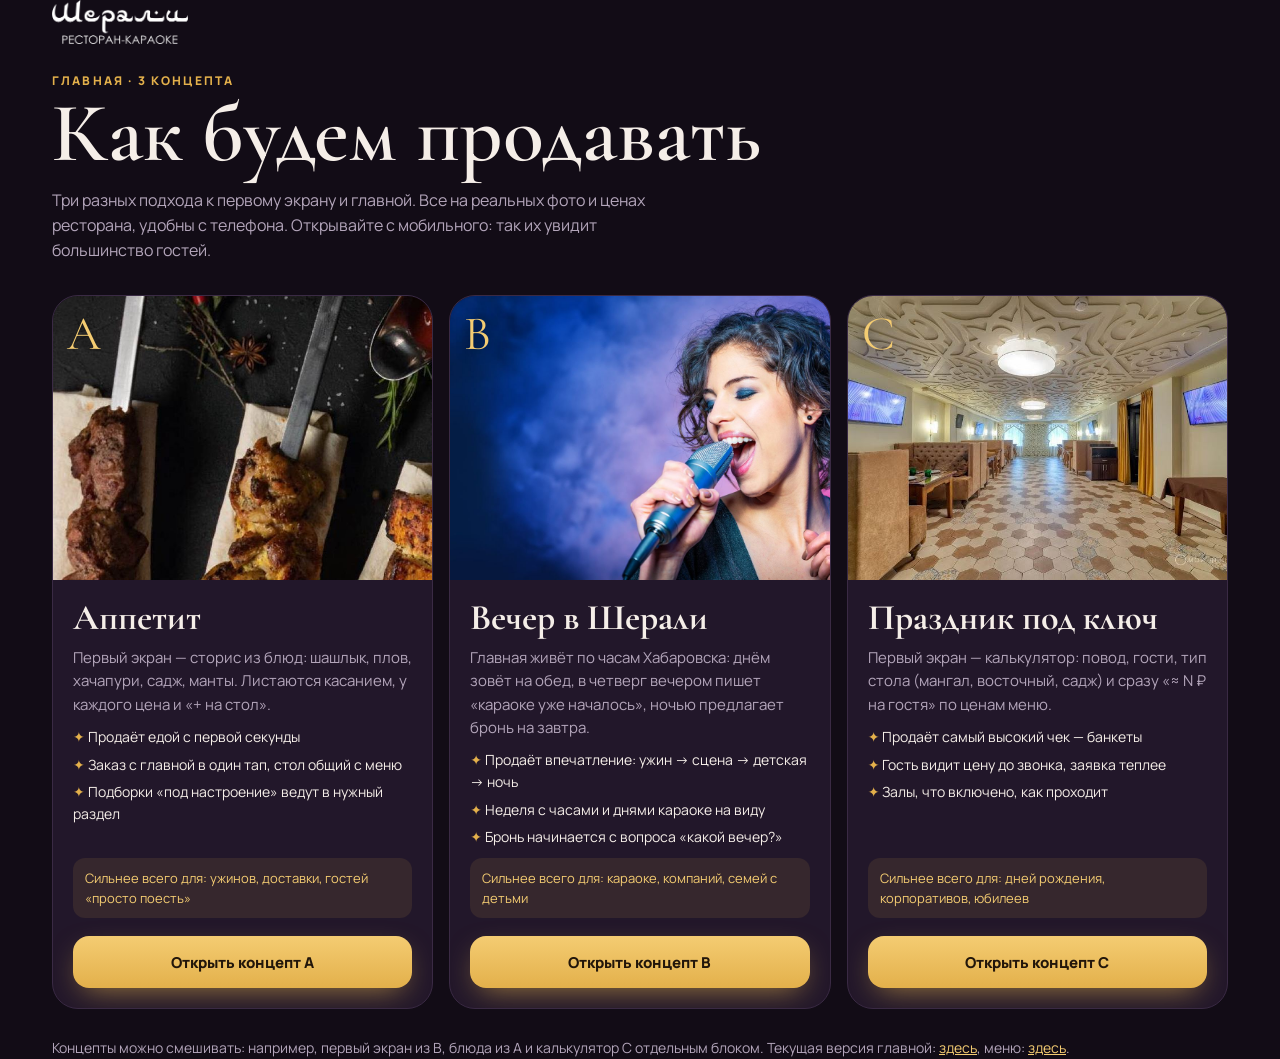
==== concepts/index.html @ 070391a7 "Add three homepage concepts (appetite, evening, party) and open table from links Co-Authored-By: Cla" ====
<!doctype html>
<html lang="ru">
<head>
<meta charset="utf-8">
<meta name="viewport" content="width=device-width, initial-scale=1, viewport-fit=cover">
<meta name="theme-color" content="#120c16">
<meta name="robots" content="noindex, nofollow">
<title>Концепты главной — Шерали</title>
<link rel="preconnect" href="https://fonts.googleapis.com"><link rel="preconnect" href="https://fonts.gstatic.com" crossorigin>
<link href="https://fonts.googleapis.com/css2?family=Cormorant+Garamond:wght@600;700&family=Manrope:wght@400;500;600;700;800&display=swap" rel="stylesheet">
<link rel="stylesheet" href="base.css">
<style>
main{padding:40px 0 60px}
h1{font-size:clamp(44px,7vw,84px)}
.lead{color:var(--muted);max-width:640px;margin:12px 0 32px}
.grid{display:grid;grid-template-columns:repeat(3,1fr);gap:16px}
@media(max-width:960px){.grid{grid-template-columns:1fr}}
.c{display:flex;flex-direction:column;border-radius:26px;overflow:hidden;background:var(--card);border:1px solid var(--line);transition:transform .2s,border-color .2s}
.c:hover{transform:translateY(-4px);border-color:var(--gold)}
.c .im{position:relative;aspect-ratio:4/3;overflow:hidden}
.c img{width:100%;height:100%;object-fit:cover}
.c .im span{position:absolute;left:14px;top:14px;font-family:var(--serif);font-size:48px;line-height:1;color:var(--gold-2);text-shadow:0 2px 12px rgba(0,0,0,.6)}
.c .b{padding:20px;display:flex;flex-direction:column;gap:10px;flex:1}
.c h2{font-family:var(--serif);font-size:36px;line-height:1}
.c p{color:var(--muted);font-size:15px}
.c ul{list-style:none;display:grid;gap:6px;font-size:14px}
.c li::before{content:"✦ ";color:var(--gold)}
.c .for{font-size:13px;padding:10px 12px;border-radius:12px;background:rgba(227,176,75,.1);color:var(--gold-2);margin-top:auto}
.c .btn{margin-top:8px}
.note{margin-top:28px;color:var(--muted);font-size:14px}
.note a{color:var(--gold-2);text-decoration:underline}
</style>
</head>
<body>
<main class="wrap">
  <img src="../img/logo.png" alt="Шерали" style="height:44px;width:auto;margin-bottom:28px">
  <div class="eyebrow">Главная · 3 концепта</div>
  <h1 class="serif">Как будем продавать</h1>
  <p class="lead">Три разных подхода к первому экрану и главной. Все на реальных фото и ценах ресторана, удобны с телефона. Открывайте с мобильного: так их увидит большинство гостей.</p>
  <div class="grid">
    <a class="c" href="a.html">
      <div class="im"><img src="../img/menu/d/shashlyk.jpg" alt=""><span>A</span></div>
      <div class="b"><h2>Аппетит</h2>
        <p>Первый экран — сторис из блюд: шашлык, плов, хачапури, садж, манты. Листаются касанием, у каждого цена и «+ на стол».</p>
        <ul><li>Продаёт едой с первой секунды</li><li>Заказ с главной в один тап, стол общий с меню</li><li>Подборки «под настроение» ведут в нужный раздел</li></ul>
        <div class="for">Сильнее всего для: ужинов, доставки, гостей «просто поесть»</div>
        <span class="btn btn-gold">Открыть концепт A</span></div>
    </a>
    <a class="c" href="b.html">
      <div class="im"><img src="../img/karaoke.jpg" alt=""><span>B</span></div>
      <div class="b"><h2>Вечер в Шерали</h2>
        <p>Главная живёт по часам Хабаровска: днём зовёт на обед, в четверг вечером пишет «караоке уже началось», ночью предлагает бронь на завтра.</p>
        <ul><li>Продаёт впечатление: ужин → сцена → детская → ночь</li><li>Неделя с часами и днями караоке на виду</li><li>Бронь начинается с вопроса «какой вечер?»</li></ul>
        <div class="for">Сильнее всего для: караоке, компаний, семей с детьми</div>
        <span class="btn btn-gold">Открыть концепт B</span></div>
    </a>
    <a class="c" href="c.html">
      <div class="im"><img src="../img/hall-big.jpg" alt=""><span>C</span></div>
      <div class="b"><h2>Праздник под ключ</h2>
        <p>Первый экран — калькулятор: повод, гости, тип стола (мангал, восточный, садж) и сразу «≈ N ₽ на гостя» по ценам меню.</p>
        <ul><li>Продаёт самый высокий чек — банкеты</li><li>Гость видит цену до звонка, заявка теплее</li><li>Залы, что включено, как проходит</li></ul>
        <div class="for">Сильнее всего для: дней рождения, корпоративов, юбилеев</div>
        <span class="btn btn-gold">Открыть концепт C</span></div>
    </a>
  </div>
  <p class="note">Концепты можно смешивать: например, первый экран из B, блюда из A и калькулятор C отдельным блоком. Текущая версия главной: <a href="../index.html">здесь</a>, меню: <a href="../menu.html">здесь</a>.</p>
</main>
</body>
</html>
---- concepts/base.css ----
/* Shared tokens and parts for the homepage concepts */
:root{
  --bg:#120c16; --bg2:#1b1221; --card:#22172a; --line:#3a2a44;
  --text:#f5eee8; --muted:#b3a5ba; --gold:#e3b04b; --gold-2:#f4cc72; --rose:#d6336c; --ok:#4cc38a;
  --serif:'Cormorant Garamond',Georgia,serif; --sans:'Manrope',system-ui,sans-serif;
  --sb:env(safe-area-inset-bottom);
}
*{box-sizing:border-box;margin:0;padding:0;-webkit-tap-highlight-color:transparent}
[hidden]{display:none!important}
html{scroll-behavior:smooth}
body{background:var(--bg);color:var(--text);font:16px/1.55 var(--sans);-webkit-font-smoothing:antialiased;overflow-x:hidden}
body.lock{overflow:hidden}
img{display:block;max-width:100%}
a{color:inherit;text-decoration:none}
button,input,select{font:inherit;color:inherit}
button{cursor:pointer}
.wrap{max-width:1240px;margin:0 auto;padding:0 16px}
@media(min-width:768px){.wrap{padding:0 32px}}
.serif{font-family:var(--serif);font-weight:600;line-height:1.02}
.eyebrow{font-size:12px;font-weight:800;letter-spacing:.18em;text-transform:uppercase;color:var(--gold)}
.muted{color:var(--muted)}
.ph{outline:1.5px dashed var(--gold);outline-offset:3px;border-radius:4px;cursor:help}

.btn{display:inline-flex;align-items:center;justify-content:center;gap:8px;min-height:52px;padding:0 24px;border-radius:16px;border:0;font-weight:800;font-size:15px;white-space:nowrap;transition:transform .12s,box-shadow .2s,background .2s}
.btn:active{transform:scale(.97)}
.btn-gold{background:linear-gradient(180deg,var(--gold-2),var(--gold));color:#22160a;box-shadow:0 10px 30px -10px rgba(227,176,75,.7)}
.btn-ghost{background:rgba(255,255,255,.08);border:1px solid rgba(255,255,255,.22);backdrop-filter:blur(8px);-webkit-backdrop-filter:blur(8px)}
.btn svg{width:18px;height:18px}
.chip{display:inline-flex;align-items:center;gap:8px;height:34px;padding:0 14px;border-radius:17px;background:rgba(18,12,22,.66);border:1px solid rgba(255,255,255,.16);font-size:13px;font-weight:700;backdrop-filter:blur(8px);-webkit-backdrop-filter:blur(8px)}
.dot{width:8px;height:8px;border-radius:50%;background:var(--ok);box-shadow:0 0 0 4px rgba(76,195,138,.22)}
.dot.off{background:#8a7d90;box-shadow:none}

/* top bar */
.top{position:fixed;inset:0 0 auto;z-index:50;height:60px;transition:background .25s}
.top.solid{background:rgba(18,12,22,.94);backdrop-filter:blur(14px);-webkit-backdrop-filter:blur(14px);border-bottom:1px solid var(--line)}
.top .wrap{height:100%;display:flex;align-items:center;gap:8px}
.top .logo img{height:36px;width:auto}
.top .sp{flex:1}
.top nav{display:none;gap:26px;font-size:14px;font-weight:700;margin-right:18px}
.top nav a{opacity:.85}.top nav a:hover{opacity:1;color:var(--gold-2)}
@media(min-width:1024px){.top nav{display:flex}}
.ico{width:44px;height:44px;display:grid;place-items:center;border:0;background:transparent;border-radius:12px;position:relative}
.ico svg{width:22px;height:22px}
.ico .n{position:absolute;top:3px;right:1px;min-width:18px;height:18px;border-radius:9px;background:var(--gold);color:#22160a;font-size:11px;font-weight:800;display:grid;place-items:center;padding:0 4px}
.top .btn{min-height:42px;padding:0 18px;border-radius:12px;font-size:14px;display:none}
@media(min-width:768px){.top .btn{display:inline-flex}}

/* phone action bar */
.abar{position:fixed;left:0;right:0;bottom:0;z-index:60;display:grid;grid-template-columns:1fr 1fr 1.5fr;gap:8px;padding:10px 12px calc(10px + var(--sb));background:rgba(18,12,22,.95);backdrop-filter:blur(14px);-webkit-backdrop-filter:blur(14px);border-top:1px solid var(--line)}
.abar a,.abar button{display:flex;flex-direction:column;align-items:center;justify-content:center;gap:2px;min-height:52px;border-radius:14px;border:1px solid var(--line);background:rgba(255,255,255,.05);font-size:12px;font-weight:700}
.abar svg{width:20px;height:20px}
.abar .btn-gold{border:0;flex-direction:row;font-size:15px;background:linear-gradient(180deg,var(--gold-2),var(--gold));color:#22160a}
@media(min-width:768px){.abar{display:none}}

/* booking sheet */
.shade{position:fixed;inset:0;z-index:80;background:rgba(5,3,7,.66);opacity:0;pointer-events:none;transition:opacity .25s}
.shade.on{opacity:1;pointer-events:auto}
.sheet{position:fixed;left:0;right:0;bottom:0;z-index:90;max-height:92dvh;overflow:auto;background:var(--bg2);border-radius:24px 24px 0 0;padding:22px 18px calc(18px + var(--sb));transform:translateY(105%);transition:transform .3s cubic-bezier(.2,.8,.2,1);visibility:hidden}
.sheet.on{transform:none;visibility:visible}
@media(min-width:768px){.sheet{left:50%;right:auto;top:50%;bottom:auto;width:480px;border-radius:24px;transform:translate(-50%,-46%);opacity:0;transition:.25s}.sheet.on{transform:translate(-50%,-50%);opacity:1}}
.sheet h3{font-family:var(--serif);font-size:34px;margin-bottom:4px}
.sheet .x{position:absolute;top:12px;right:12px;width:40px;height:40px;border-radius:50%;border:1px solid var(--line);background:transparent;font-size:22px;line-height:1}
.seg{display:flex;gap:8px;flex-wrap:wrap;margin:14px 0}
.seg button{height:40px;padding:0 14px;border-radius:12px;border:1px solid var(--line);background:rgba(255,255,255,.04);font-weight:700;font-size:14px}
.seg button.on{border-color:var(--gold);background:rgba(227,176,75,.14);color:var(--gold-2)}
.fld{display:block;margin-bottom:10px}
.fld span{display:block;font-size:12px;font-weight:700;color:var(--muted);margin-bottom:4px}
.fld input,.fld select{width:100%;height:50px;padding:0 14px;border-radius:12px;border:1px solid var(--line);background:#170f1c;outline:none;font-size:16px}
.fld input:focus{border-color:var(--gold)}
.g2{display:grid;grid-template-columns:1fr 1fr;gap:10px}
.proto{font-size:12px;color:var(--gold);margin-top:10px}

.toast{position:fixed;left:50%;top:72px;transform:translate(-50%,-8px);z-index:99;background:var(--text);color:var(--bg);font-weight:800;font-size:14px;padding:10px 16px;border-radius:12px;opacity:0;pointer-events:none;transition:.2s;max-width:calc(100% - 32px);white-space:nowrap;overflow:hidden;text-overflow:ellipsis}
.toast.on{opacity:1;transform:translate(-50%,0)}
.concept-tag{position:fixed;right:12px;top:68px;z-index:40;font-size:11px;font-weight:800;letter-spacing:.08em;text-transform:uppercase;background:var(--rose);padding:5px 9px;border-radius:8px}
.concept-tag a{text-decoration:underline}
footer{padding:40px 0 120px;color:var(--muted);font-size:13px;border-top:1px solid var(--line)}
@media(min-width:768px){footer{padding-bottom:40px}}
@media(prefers-reduced-motion:reduce){*{animation:none!important;transition:none!important}}
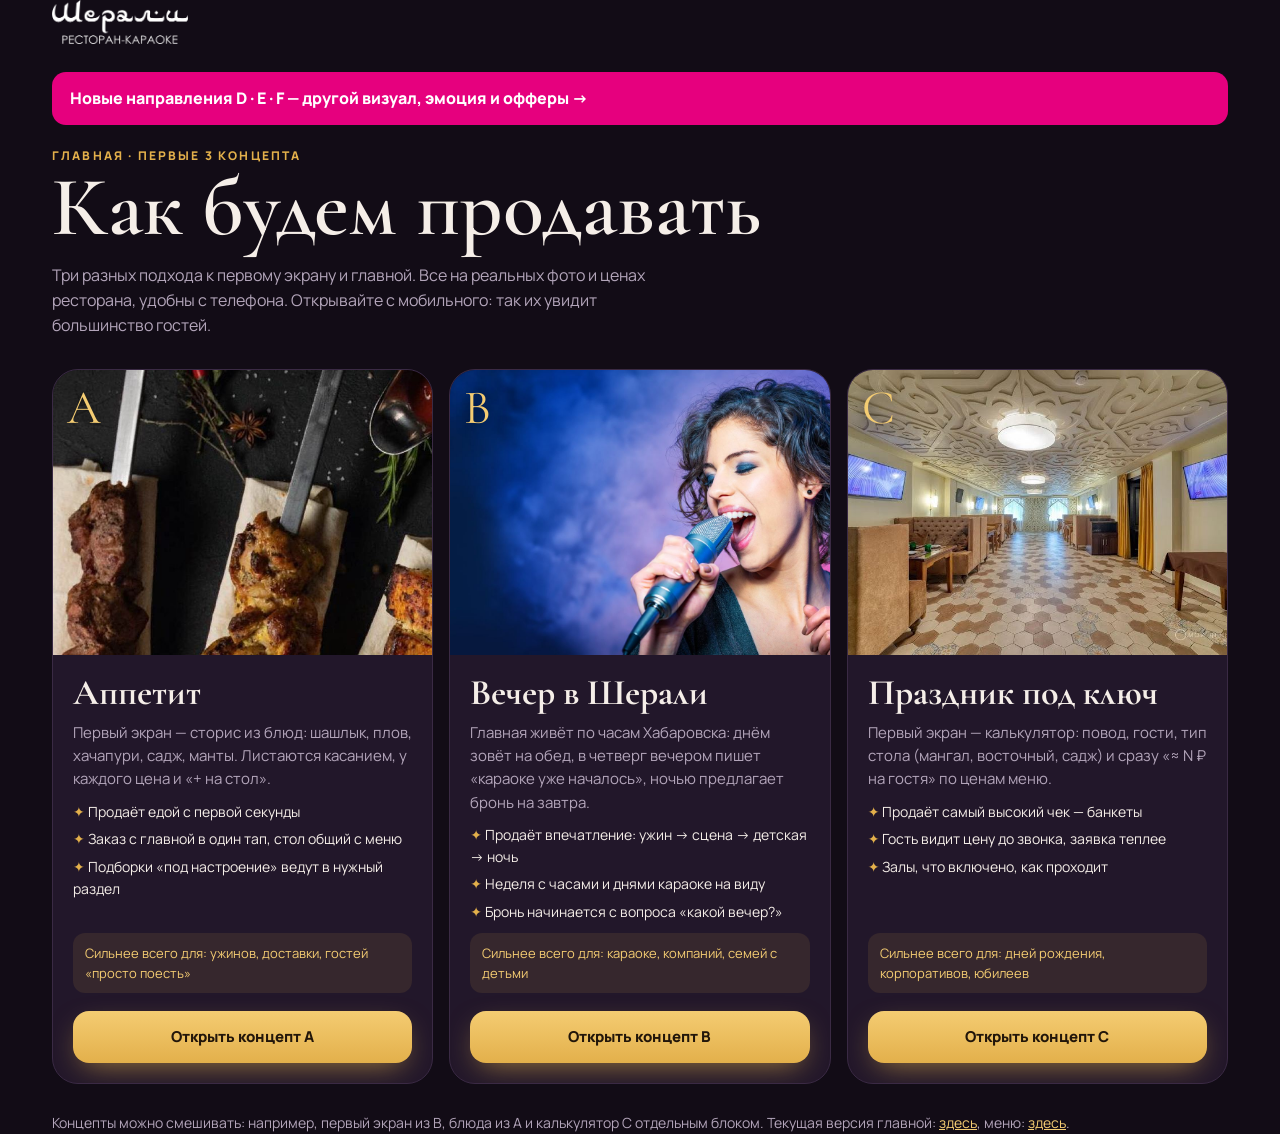
==== commit f8afcccb: "Add visual directions D (neon), E (bazaar), F (poster) with offers Co-Authored-By: Claude Opus 5.5 <" ====
--- a/concepts/index.html
+++ b/concepts/index.html
@@ -34,7 +34,7 @@
 <body>
 <main class="wrap">
   <img src="../img/logo.png" alt="Шерали" style="height:44px;width:auto;margin-bottom:28px">
-  <div class="eyebrow">Главная · 3 концепта</div>
+  <a href="v2.html" style="display:block;margin-bottom:22px;padding:14px 18px;border-radius:14px;background:#e6007e;color:#fff;font-weight:800">Новые направления D · E · F — другой визуал, эмоция и офферы →</a><div class="eyebrow">Главная · первые 3 концепта</div>
   <h1 class="serif">Как будем продавать</h1>
   <p class="lead">Три разных подхода к первому экрану и главной. Все на реальных фото и ценах ресторана, удобны с телефона. Открывайте с мобильного: так их увидит большинство гостей.</p>
   <div class="grid">
